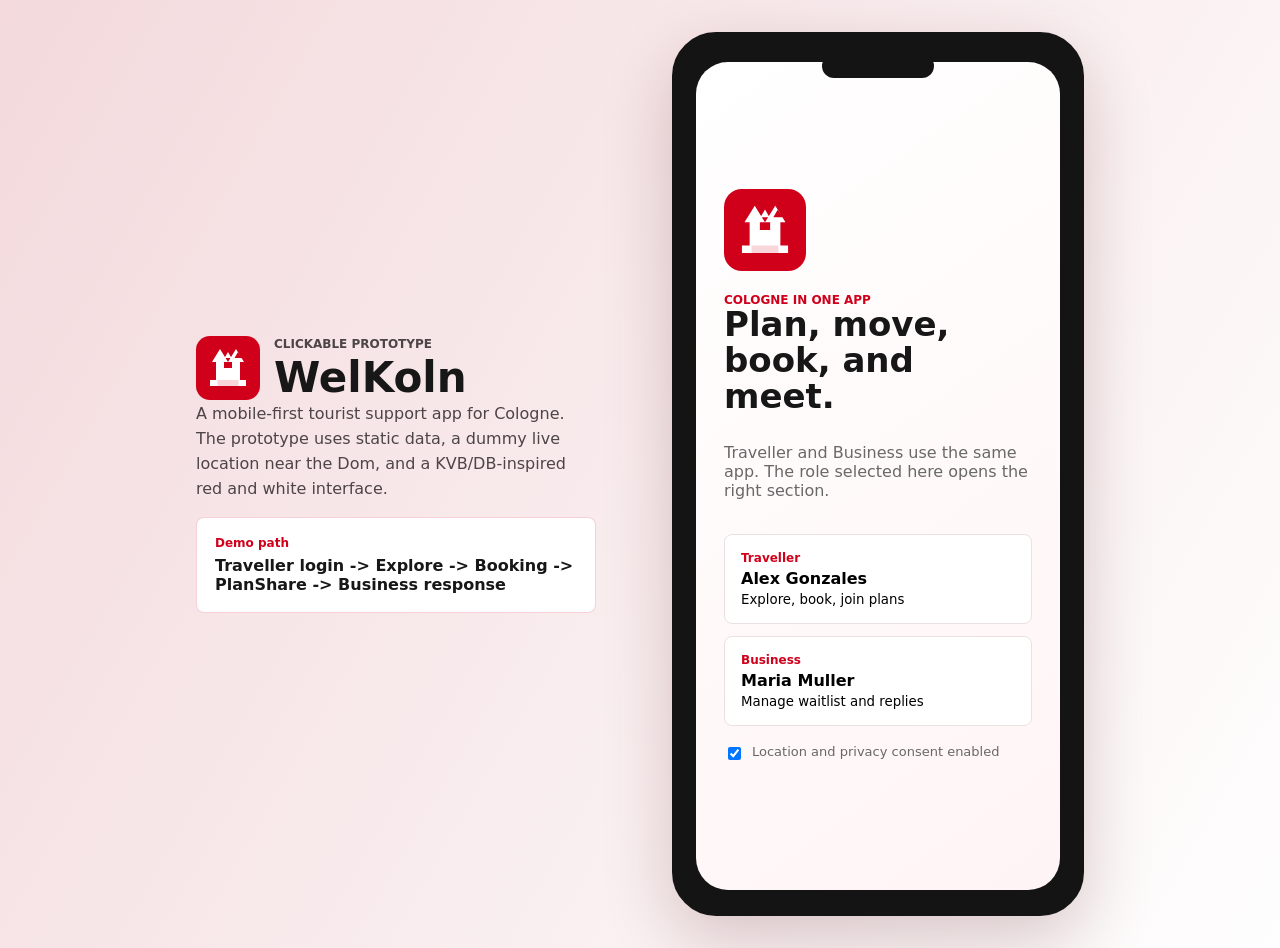
==== index.html @ 1308f5dc "Add first WelKoln prototype" ====
<!doctype html>
<html lang="en">
  <head>
    <meta charset="UTF-8" />
    <meta name="viewport" content="width=device-width, initial-scale=1.0" />
    <title>WelKoln Prototype</title>
    <link rel="stylesheet" href="src/styles.css" />
  </head>
  <body>
    <main class="stage">
      <section class="demo-notes" aria-label="Prototype context">
        <div class="brand-lockup">
          <img src="assets/welkoln-logo.svg" alt="WelKoln logo" />
          <div>
            <p class="eyebrow">Clickable prototype</p>
            <h1>WelKoln</h1>
          </div>
        </div>
        <p>
          A mobile-first tourist support app for Cologne. The prototype uses
          static data, a dummy live location near the Dom, and a KVB/DB-inspired
          red and white interface.
        </p>
        <div class="scenario-card">
          <span>Demo path</span>
          <strong>Traveller login -> Explore -> Booking -> PlanShare -> Business response</strong>
        </div>
      </section>

      <section class="phone-shell" aria-label="Phone app prototype">
        <div class="phone-speaker"></div>
        <div id="app" class="app"></div>
      </section>
    </main>

    <script src="src/data/mockData.js"></script>
    <script src="src/app.js"></script>
  </body>
</html>
---- src/styles.css ----
:root {
  --red: #d0001b;
  --dark-red: #9d0014;
  --ink: #171717;
  --muted: #686868;
  --line: #ece1e2;
  --soft: #fff4f5;
  --white: #ffffff;
  --shadow: 0 24px 70px rgba(74, 0, 10, 0.2);
}

* {
  box-sizing: border-box;
}

body {
  margin: 0;
  min-height: 100vh;
  font-family: Inter, ui-sans-serif, system-ui, -apple-system, BlinkMacSystemFont, "Segoe UI", sans-serif;
  color: var(--ink);
  background:
    linear-gradient(120deg, rgba(208, 0, 27, 0.1), rgba(255, 255, 255, 0.92)),
    #f7f2f2;
}

button {
  border: 0;
  font: inherit;
  cursor: pointer;
}

.stage {
  min-height: 100vh;
  display: grid;
  grid-template-columns: minmax(280px, 420px) auto;
  align-items: center;
  justify-content: center;
  gap: 56px;
  padding: 32px;
}

.demo-notes {
  max-width: 400px;
}

.brand-lockup {
  display: flex;
  align-items: center;
  gap: 14px;
}

.brand-lockup img {
  width: 64px;
  height: 64px;
}

.eyebrow,
.tiny {
  margin: 0;
  color: var(--red);
  font-size: 12px;
  font-weight: 800;
  letter-spacing: 0;
  text-transform: uppercase;
}

h1,
h2,
h3,
p {
  margin-top: 0;
}

h1 {
  margin-bottom: 0;
  font-size: 42px;
}

.demo-notes p {
  color: #4d4446;
  line-height: 1.55;
}

.scenario-card {
  display: grid;
  gap: 6px;
  padding: 18px;
  border: 1px solid rgba(208, 0, 27, 0.18);
  border-radius: 8px;
  background: var(--white);
}

.scenario-card span {
  color: var(--red);
  font-size: 12px;
  font-weight: 800;
}

.phone-shell {
  position: relative;
  width: 412px;
  height: 884px;
  padding: 20px 14px 16px;
  border: 10px solid #141414;
  border-radius: 44px;
  background: #141414;
  box-shadow: var(--shadow);
}

.phone-speaker {
  position: absolute;
  top: 12px;
  left: 50%;
  width: 112px;
  height: 24px;
  transform: translateX(-50%);
  border-radius: 999px;
  background: #141414;
  z-index: 2;
}

.app {
  height: 100%;
  overflow: hidden;
  border-radius: 32px;
  background: var(--white);
}

.app-header {
  height: 76px;
  display: flex;
  align-items: center;
  gap: 10px;
  padding: 28px 16px 12px;
  color: var(--white);
  background: linear-gradient(135deg, var(--red), var(--dark-red));
}

.app-header strong {
  display: block;
}

.icon-button {
  width: 38px;
  height: 38px;
  display: grid;
  place-items: center;
  border-radius: 12px;
  background: var(--white);
}

.icon-button img {
  width: 28px;
  height: 28px;
}

.pill-button {
  margin-left: auto;
  padding: 8px 12px;
  border-radius: 999px;
  color: var(--red);
  background: var(--white);
  font-weight: 800;
}

.content {
  height: calc(100% - 136px);
  overflow-y: auto;
  padding: 16px;
  background: linear-gradient(#fff, #fff7f7);
}

.bottom-nav {
  height: 60px;
  display: grid;
  grid-template-columns: repeat(auto-fit, minmax(70px, 1fr));
  gap: 4px;
  padding: 8px 10px 10px;
  border-top: 1px solid var(--line);
  background: var(--white);
}

.bottom-nav button {
  border-radius: 12px;
  color: var(--muted);
  background: transparent;
  font-size: 12px;
  font-weight: 800;
}

.bottom-nav .active {
  color: var(--white);
  background: var(--red);
}

.login-screen {
  min-height: 100%;
  display: flex;
  flex-direction: column;
  justify-content: center;
  padding: 28px;
  background: linear-gradient(145deg, #fff, var(--soft));
}

.login-logo {
  width: 82px;
  height: 82px;
  margin-bottom: 22px;
}

.login-screen h2 {
  font-size: 34px;
  line-height: 1.05;
}

.muted {
  color: var(--muted);
}

.role-grid {
  display: grid;
  gap: 12px;
  margin: 18px 0;
}

.role-card {
  display: grid;
  gap: 4px;
  padding: 16px;
  text-align: left;
  border: 1px solid var(--line);
  border-radius: 8px;
  background: var(--white);
}

.role-card span,
.place-card span,
.plan-card span,
.request-card span,
.review-card span,
.detail-hero span,
.profile-card span,
.info-card span {
  color: var(--red);
  font-size: 12px;
  font-weight: 800;
}

.consent {
  display: flex;
  gap: 8px;
  color: var(--muted);
  font-size: 13px;
}

.toast {
  margin-bottom: 12px;
  padding: 12px;
  border-radius: 8px;
  color: var(--white);
  background: var(--red);
  font-size: 13px;
  font-weight: 800;
}

.hero-card,
.detail-hero,
.profile-card {
  padding: 18px;
  border-radius: 8px;
  color: var(--white);
  background: linear-gradient(135deg, var(--red), var(--dark-red));
}

.hero-card h2,
.detail-hero h2 {
  margin-bottom: 8px;
}

.primary,
.wide-button {
  width: 100%;
  padding: 12px 14px;
  border-radius: 8px;
  color: var(--white);
  background: var(--red);
  font-weight: 900;
}

.secondary {
  color: var(--red);
  background: var(--soft);
}

.map-card {
  position: relative;
  height: 210px;
  margin: 14px 0;
  overflow: hidden;
  border: 1px solid var(--line);
  border-radius: 8px;
  background: #f4eeee;
}

.map-grid {
  position: absolute;
  inset: 0;
  background:
    linear-gradient(90deg, transparent 48%, rgba(208, 0, 27, 0.18) 49%, rgba(208, 0, 27, 0.18) 51%, transparent 52%),
    linear-gradient(25deg, transparent 46%, rgba(40, 40, 40, 0.12) 47%, rgba(40, 40, 40, 0.12) 51%, transparent 52%),
    linear-gradient(-35deg, transparent 45%, rgba(40, 40, 40, 0.12) 46%, rgba(40, 40, 40, 0.12) 50%, transparent 51%);
  background-size: 90px 90px, 140px 140px, 130px 130px;
}

.map-pin,
.live-location {
  position: absolute;
  padding: 6px 8px;
  border-radius: 999px;
  color: var(--white);
  background: var(--red);
  font-size: 11px;
  font-weight: 900;
}

.dom {
  left: 146px;
  top: 62px;
}

.cafe {
  left: 220px;
  top: 116px;
}

.museum {
  left: 72px;
  top: 124px;
}

.live-location {
  left: 152px;
  top: 116px;
  background: #121212;
  box-shadow: 0 0 0 8px rgba(208, 0, 27, 0.14);
}

.map-footer {
  position: absolute;
  left: 10px;
  right: 10px;
  bottom: 10px;
  padding: 8px;
  border-radius: 8px;
  color: var(--ink);
  background: rgba(255, 255, 255, 0.86);
  font-size: 12px;
  font-weight: 800;
}

.two-cards {
  display: grid;
  grid-template-columns: 1fr 1fr;
  gap: 10px;
  margin: 12px 0;
}

.info-card,
.place-card,
.plan-card,
.request-card,
.review-card,
.settings-card,
.route-card {
  padding: 14px;
  border: 1px solid var(--line);
  border-radius: 8px;
  background: var(--white);
}

.info-card {
  display: grid;
  gap: 5px;
}

.info-card strong {
  font-size: 17px;
}

.info-card small,
.place-card p,
.plan-card p,
.request-card p,
.settings-card p {
  color: var(--muted);
}

.section-title {
  display: flex;
  align-items: center;
  justify-content: space-between;
  gap: 12px;
}

.section-title button,
.back-button {
  padding: 8px 10px;
  border-radius: 8px;
  color: var(--red);
  background: var(--soft);
  font-weight: 800;
}

.place-card {
  display: flex;
  align-items: center;
  justify-content: space-between;
  gap: 12px;
  width: 100%;
  margin-top: 10px;
  text-align: left;
}

.place-card h3,
.place-card p {
  margin-bottom: 4px;
}

.search-box {
  padding: 14px;
  border-radius: 8px;
  color: var(--muted);
  background: #f4eeee;
}

.chips {
  display: flex;
  gap: 8px;
  overflow-x: auto;
  padding: 12px 0 0;
}

.chip {
  flex: 0 0 auto;
  padding: 8px 12px;
  border-radius: 999px;
  color: var(--red);
  background: var(--soft);
  font-weight: 800;
}

.chip.active {
  color: var(--white);
  background: var(--red);
}

.action-row {
  display: grid;
  grid-template-columns: 1fr 1fr;
  gap: 10px;
  margin-top: 12px;
}

.action-row button:not(.primary) {
  border-radius: 8px;
  color: var(--red);
  background: var(--soft);
  font-weight: 900;
}

.plan-card,
.request-card,
.review-card,
.settings-card {
  display: grid;
  gap: 10px;
  margin-top: 12px;
}

.profile-card.business {
  background: linear-gradient(135deg, #111, var(--red));
}

.settings-card label {
  display: flex;
  align-items: center;
  gap: 8px;
  color: var(--muted);
}

.reply-box {
  padding: 10px;
  border-radius: 8px;
  background: var(--soft);
  color: var(--dark-red);
  font-size: 13px;
  font-weight: 700;
}

@media (max-width: 860px) {
  .stage {
    grid-template-columns: 1fr;
    gap: 24px;
    padding: 18px;
  }

  .demo-notes {
    max-width: 412px;
    margin: 0 auto;
  }

  .phone-shell {
    width: min(100%, 412px);
    margin: 0 auto;
  }
}
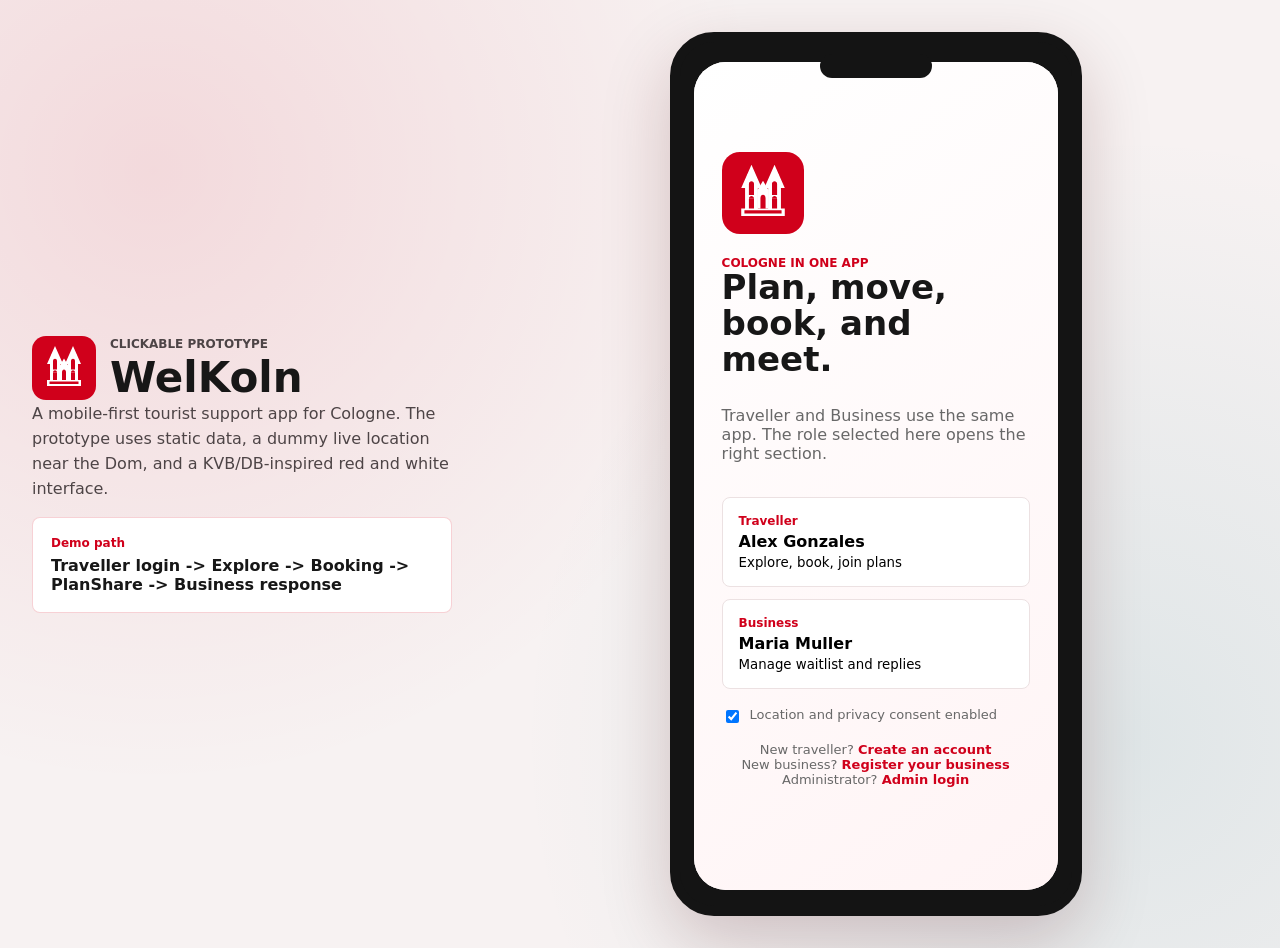
==== commit b4a78c3a: "registration, admin panels, dynamic changes, theme refinement and minor changes (colour, responsiven" ====
--- a/index.html
+++ b/index.html
@@ -7,7 +7,7 @@
     <link rel="stylesheet" href="src/styles.css" />
   </head>
   <body>
-    <main class="stage">
+    <main class="stage" id="stage">
       <section class="demo-notes" aria-label="Prototype context">
         <div class="brand-lockup">
           <img src="assets/welkoln-logo.svg" alt="WelKoln logo" />
--- a/src/styles.css
+++ b/src/styles.css
@@ -6,7 +6,15 @@
   --line: #ece1e2;
   --soft: #fff4f5;
   --white: #ffffff;
+  --teal: #0f7a8a;
+  --teal-dark: #0b5c68;
+  --teal-soft: #e9f6f7;
+  --amber: #b35c00;
+  --amber-soft: #fff2e0;
+  --green: #1a7a35;
+  --green-soft: #e9f7ec;
   --shadow: 0 24px 70px rgba(74, 0, 10, 0.2);
+  --card-shadow: 0 1px 2px rgba(23, 17, 17, 0.04), 0 10px 24px rgba(23, 17, 17, 0.05);
 }
 
 * {
@@ -19,7 +27,8 @@
   font-family: Inter, ui-sans-serif, system-ui, -apple-system, BlinkMacSystemFont, "Segoe UI", sans-serif;
   color: var(--ink);
   background:
-    linear-gradient(120deg, rgba(208, 0, 27, 0.1), rgba(255, 255, 255, 0.92)),
+    radial-gradient(circle at 12% 18%, rgba(208, 0, 27, 0.1), transparent 45%),
+    radial-gradient(circle at 88% 78%, rgba(15, 122, 138, 0.1), transparent 45%),
     #f7f2f2;
 }
 
@@ -31,16 +40,17 @@
 
 .stage {
   min-height: 100vh;
-  display: grid;
-  grid-template-columns: minmax(280px, 420px) auto;
+  display: flex;
+  flex-wrap: wrap;
   align-items: center;
   justify-content: center;
-  gap: 56px;
-  padding: 32px;
+  gap: clamp(24px, 4vw, 56px);
+  padding: clamp(16px, 3vw, 32px);
 }
 
 .demo-notes {
-  max-width: 400px;
+  flex: 1 1 320px;
+  max-width: 420px;
 }
 
 .brand-lockup {
@@ -98,8 +108,10 @@
 
 .phone-shell {
   position: relative;
+  flex: 0 0 auto;
   width: 412px;
   height: 884px;
+  margin: 0 auto;
   padding: 20px 14px 16px;
   border: 10px solid #141414;
   border-radius: 44px;
@@ -194,12 +206,33 @@
 }
 
 .login-screen {
-  min-height: 100%;
+  height: 100%;
+  overflow-y: auto;
   display: flex;
   flex-direction: column;
-  justify-content: center;
+  justify-content: safe center;
   padding: 28px;
   background: linear-gradient(145deg, #fff, var(--soft));
+}
+
+.register-screen {
+  height: 100%;
+  overflow-y: auto;
+  padding: 28px;
+  background: linear-gradient(145deg, #fff, var(--soft));
+}
+
+.register-links {
+  margin-top: 16px;
+  text-align: center;
+  color: var(--muted);
+  font-size: 13px;
+}
+
+.register-links a {
+  color: var(--red);
+  font-weight: 800;
+  text-decoration: none;
 }
 
 .login-logo {
@@ -376,15 +409,54 @@
   border: 1px solid var(--line);
   border-radius: 8px;
   background: var(--white);
+  box-shadow: var(--card-shadow);
 }
 
 .info-card {
   display: grid;
   gap: 5px;
+  border-left: 4px solid transparent;
+}
+
+.info-card.accent-teal {
+  background: var(--teal-soft);
+  border-left-color: var(--teal);
+}
+
+.info-card.accent-teal span {
+  color: var(--teal-dark);
+}
+
+.info-card.accent-amber {
+  background: var(--amber-soft);
+  border-left-color: var(--amber);
+}
+
+.info-card.accent-amber span {
+  color: var(--amber);
 }
 
 .info-card strong {
   font-size: 17px;
+}
+
+.info-card strong.warn {
+  color: #b35c00;
+}
+
+.info-card strong.ok {
+  color: #1a7a35;
+}
+
+.info-card strong.bad {
+  color: var(--dark-red);
+}
+
+.primary:disabled,
+.wide-button:disabled {
+  background: #d8d2d2;
+  color: #6b6461;
+  cursor: not-allowed;
 }
 
 .info-card small,
@@ -497,20 +569,329 @@
   font-weight: 700;
 }
 
+.note {
+  font-size: 12px;
+}
+
+.stars {
+  display: flex;
+  gap: 6px;
+  margin: 14px 0;
+}
+
+.star {
+  width: 44px;
+  height: 44px;
+  border-radius: 10px;
+  color: var(--red);
+  background: var(--soft);
+  font-size: 20px;
+  font-weight: 900;
+}
+
+.star.filled {
+  color: var(--white);
+  background: var(--red);
+}
+
+.field {
+  display: grid;
+  gap: 6px;
+  margin-top: 12px;
+}
+
+.field label {
+  color: var(--muted);
+  font-size: 12px;
+  font-weight: 800;
+  text-transform: uppercase;
+}
+
+.field input,
+.field textarea,
+.field select {
+  padding: 10px;
+  border: 1px solid var(--line);
+  border-radius: 8px;
+  color: var(--ink);
+  background: var(--white);
+  font: inherit;
+  resize: vertical;
+}
+
+.field small {
+  color: var(--muted);
+  font-size: 12px;
+}
+
+.admin-shell {
+  min-height: 100vh;
+  background: #eef1f5;
+  color: #1b2430;
+  font-family: Inter, ui-sans-serif, system-ui, -apple-system, BlinkMacSystemFont, "Segoe UI", sans-serif;
+}
+
+.admin-topbar {
+  display: flex;
+  align-items: center;
+  flex-wrap: wrap;
+  gap: 20px;
+  padding: 16px clamp(16px, 4vw, 32px);
+  background: #14202e;
+  color: #fff;
+}
+
+.admin-brand {
+  display: flex;
+  align-items: center;
+  gap: 10px;
+}
+
+.admin-brand img {
+  width: 32px;
+  height: 32px;
+}
+
+.admin-brand strong {
+  display: block;
+  font-size: 16px;
+}
+
+.admin-eyebrow {
+  display: block;
+  color: #9db1c4;
+  font-size: 11px;
+  font-weight: 800;
+  text-transform: uppercase;
+}
+
+.admin-nav {
+  display: flex;
+  gap: 8px;
+  margin-right: auto;
+}
+
+.admin-nav button {
+  padding: 8px 14px;
+  border-radius: 999px;
+  color: #c7d2dc;
+  background: transparent;
+  font-weight: 700;
+}
+
+.admin-nav button.active {
+  color: #14202e;
+  background: #fff;
+}
+
+.admin-exit {
+  padding: 8px 14px;
+  border-radius: 8px;
+  color: #fff;
+  background: var(--red);
+  font-weight: 800;
+}
+
+.admin-content {
+  max-width: 1040px;
+  margin: 0 auto;
+  padding: clamp(16px, 3vw, 40px);
+}
+
+.admin-toast {
+  margin-bottom: 16px;
+  padding: 12px 16px;
+  border-radius: 8px;
+  color: #fff;
+  background: #14202e;
+  font-weight: 700;
+}
+
+.admin-grid {
+  display: grid;
+  grid-template-columns: repeat(auto-fit, minmax(200px, 1fr));
+  gap: 16px;
+  margin: 20px 0;
+}
+
+.admin-card {
+  padding: 18px;
+  border-radius: 10px;
+  background: #fff;
+  border: 1px solid #dde3ea;
+  box-shadow: var(--card-shadow);
+  display: grid;
+  gap: 6px;
+}
+
+.admin-card span {
+  color: #5b6b7a;
+  font-size: 12px;
+  font-weight: 800;
+  text-transform: uppercase;
+}
+
+.admin-card strong {
+  font-size: 24px;
+}
+
+.admin-card small {
+  color: #5b6b7a;
+}
+
+.admin-card.warn strong {
+  color: var(--amber);
+}
+
+.admin-card.flag {
+  border-left: 4px solid var(--red);
+  gap: 8px;
+}
+
+.admin-card.flag p {
+  font-style: italic;
+  color: #333;
+}
+
+.admin-actions {
+  display: flex;
+  gap: 12px;
+  margin-top: 16px;
+  flex-wrap: wrap;
+}
+
+.admin-primary {
+  padding: 10px 18px;
+  border-radius: 8px;
+  color: #fff;
+  background: var(--red);
+  font-weight: 800;
+}
+
+.admin-secondary {
+  padding: 10px 18px;
+  border-radius: 8px;
+  color: #14202e;
+  background: #fff;
+  border: 1px solid #c7d2dc;
+  font-weight: 800;
+}
+
+.admin-table {
+  width: 100%;
+  border-collapse: collapse;
+  background: #fff;
+  border-radius: 10px;
+  overflow: hidden;
+  box-shadow: var(--card-shadow);
+}
+
+.admin-table th,
+.admin-table td {
+  padding: 12px 16px;
+  text-align: left;
+  border-bottom: 1px solid #eef1f5;
+}
+
+.admin-table th {
+  background: #f5f7fa;
+  color: #5b6b7a;
+  font-size: 12px;
+  text-transform: uppercase;
+}
+
+.admin-badge {
+  padding: 4px 10px;
+  border-radius: 999px;
+  font-size: 12px;
+  font-weight: 800;
+}
+
+.admin-badge.ok {
+  color: var(--green);
+  background: var(--green-soft);
+}
+
+.admin-badge.warn {
+  color: var(--amber);
+  background: var(--amber-soft);
+}
+
+.admin-muted {
+  color: #5b6b7a;
+  margin-top: 12px;
+}
+
+.admin-login {
+  max-width: 380px;
+  margin: 10vh auto;
+  padding: 32px;
+  border-radius: 14px;
+  background: #fff;
+  box-shadow: var(--card-shadow);
+}
+
+.admin-login-logo {
+  width: 56px;
+  height: 56px;
+  margin-bottom: 12px;
+}
+
+.admin-login h1 {
+  margin: 6px 0 10px;
+  font-size: 26px;
+}
+
+.admin-field {
+  display: grid;
+  gap: 6px;
+  margin-top: 14px;
+}
+
+.admin-field label {
+  font-size: 12px;
+  font-weight: 800;
+  color: #5b6b7a;
+  text-transform: uppercase;
+}
+
+.admin-field input {
+  padding: 10px;
+  border: 1px solid #dde3ea;
+  border-radius: 8px;
+  font: inherit;
+}
+
+.admin-link {
+  display: block;
+  width: 100%;
+  margin-top: 14px;
+  background: none;
+  color: #5b6b7a;
+  font-weight: 700;
+  text-decoration: underline;
+  text-align: center;
+}
+
+.admin-login .admin-primary {
+  width: 100%;
+  margin-top: 18px;
+}
+
 @media (max-width: 860px) {
-  .stage {
-    grid-template-columns: 1fr;
-    gap: 24px;
-    padding: 18px;
-  }
-
   .demo-notes {
     max-width: 412px;
+    text-align: center;
+  }
+
+  .brand-lockup {
+    justify-content: center;
+  }
+
+  .phone-shell {
+    width: min(100%, 412px);
+    height: auto;
+    aspect-ratio: 412 / 884;
     margin: 0 auto;
   }
-
-  .phone-shell {
-    width: min(100%, 412px);
-    margin: 0 auto;
-  }
-}
+}
